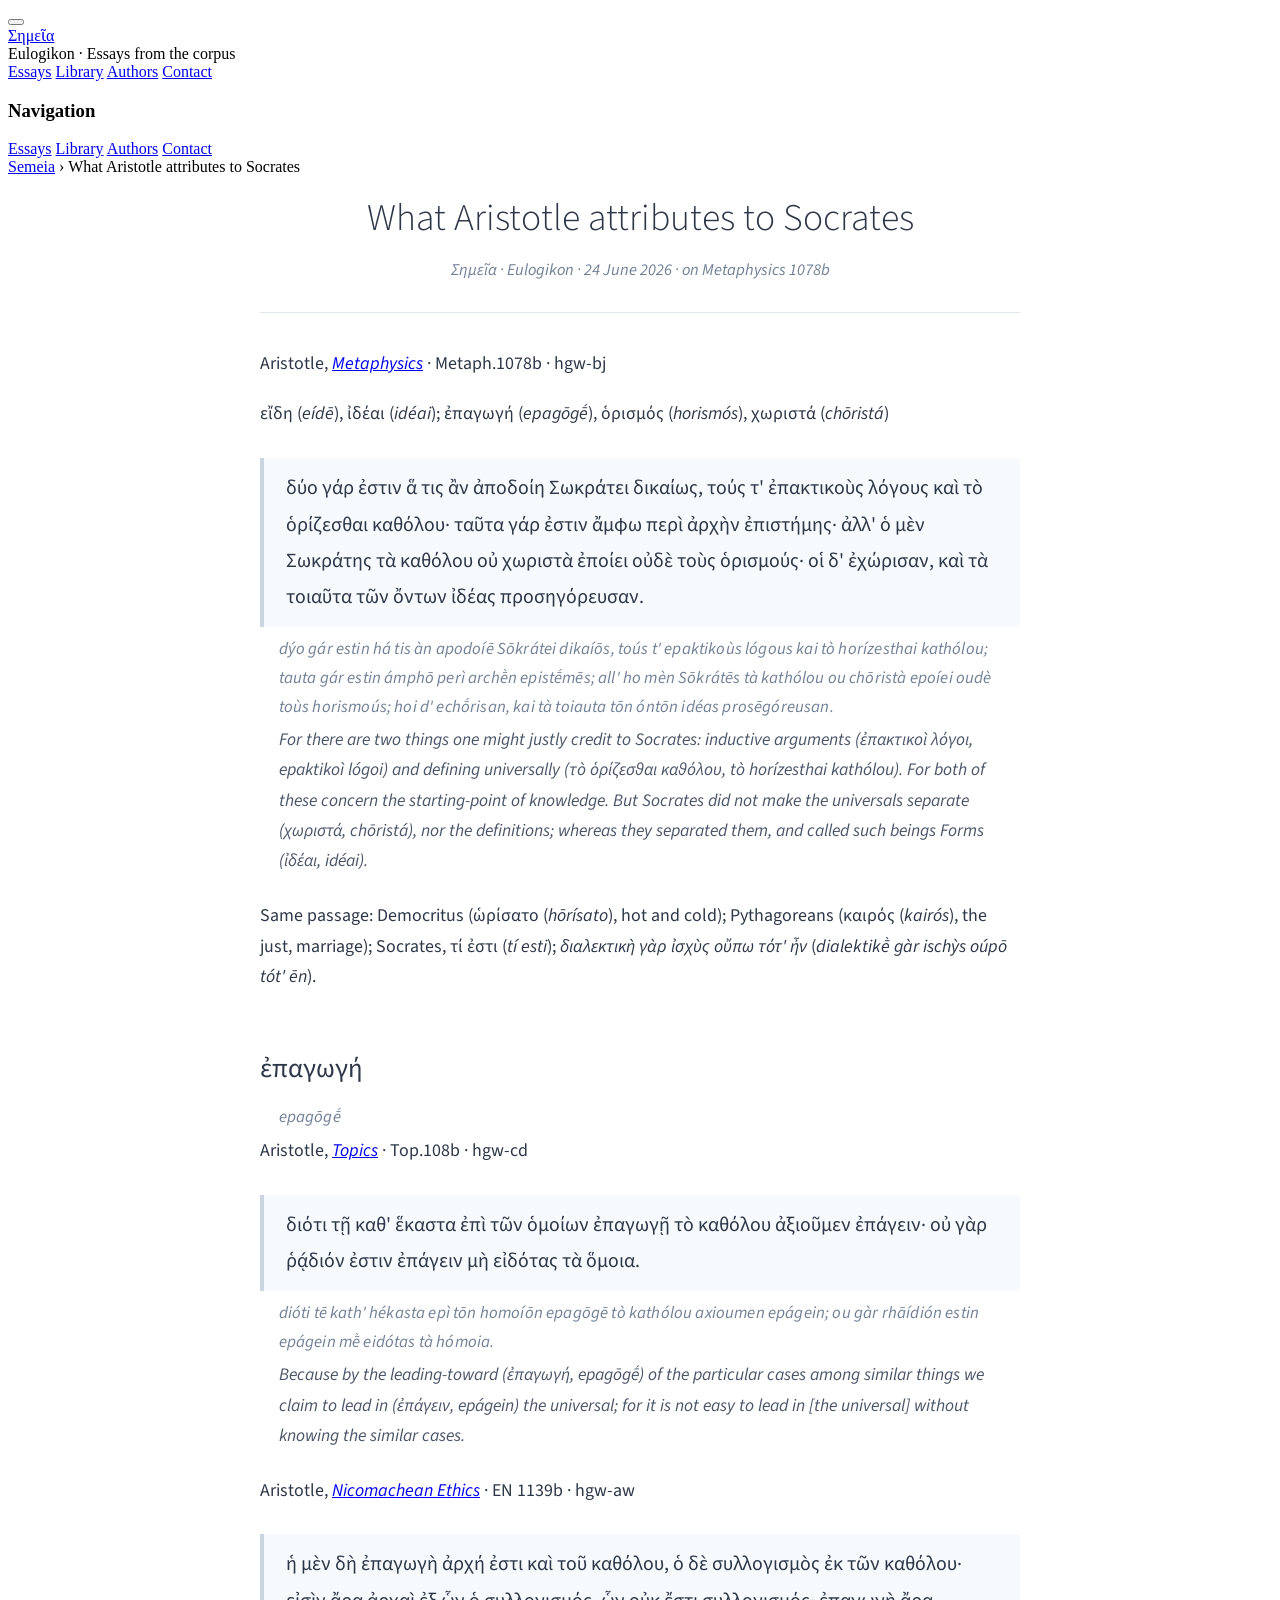
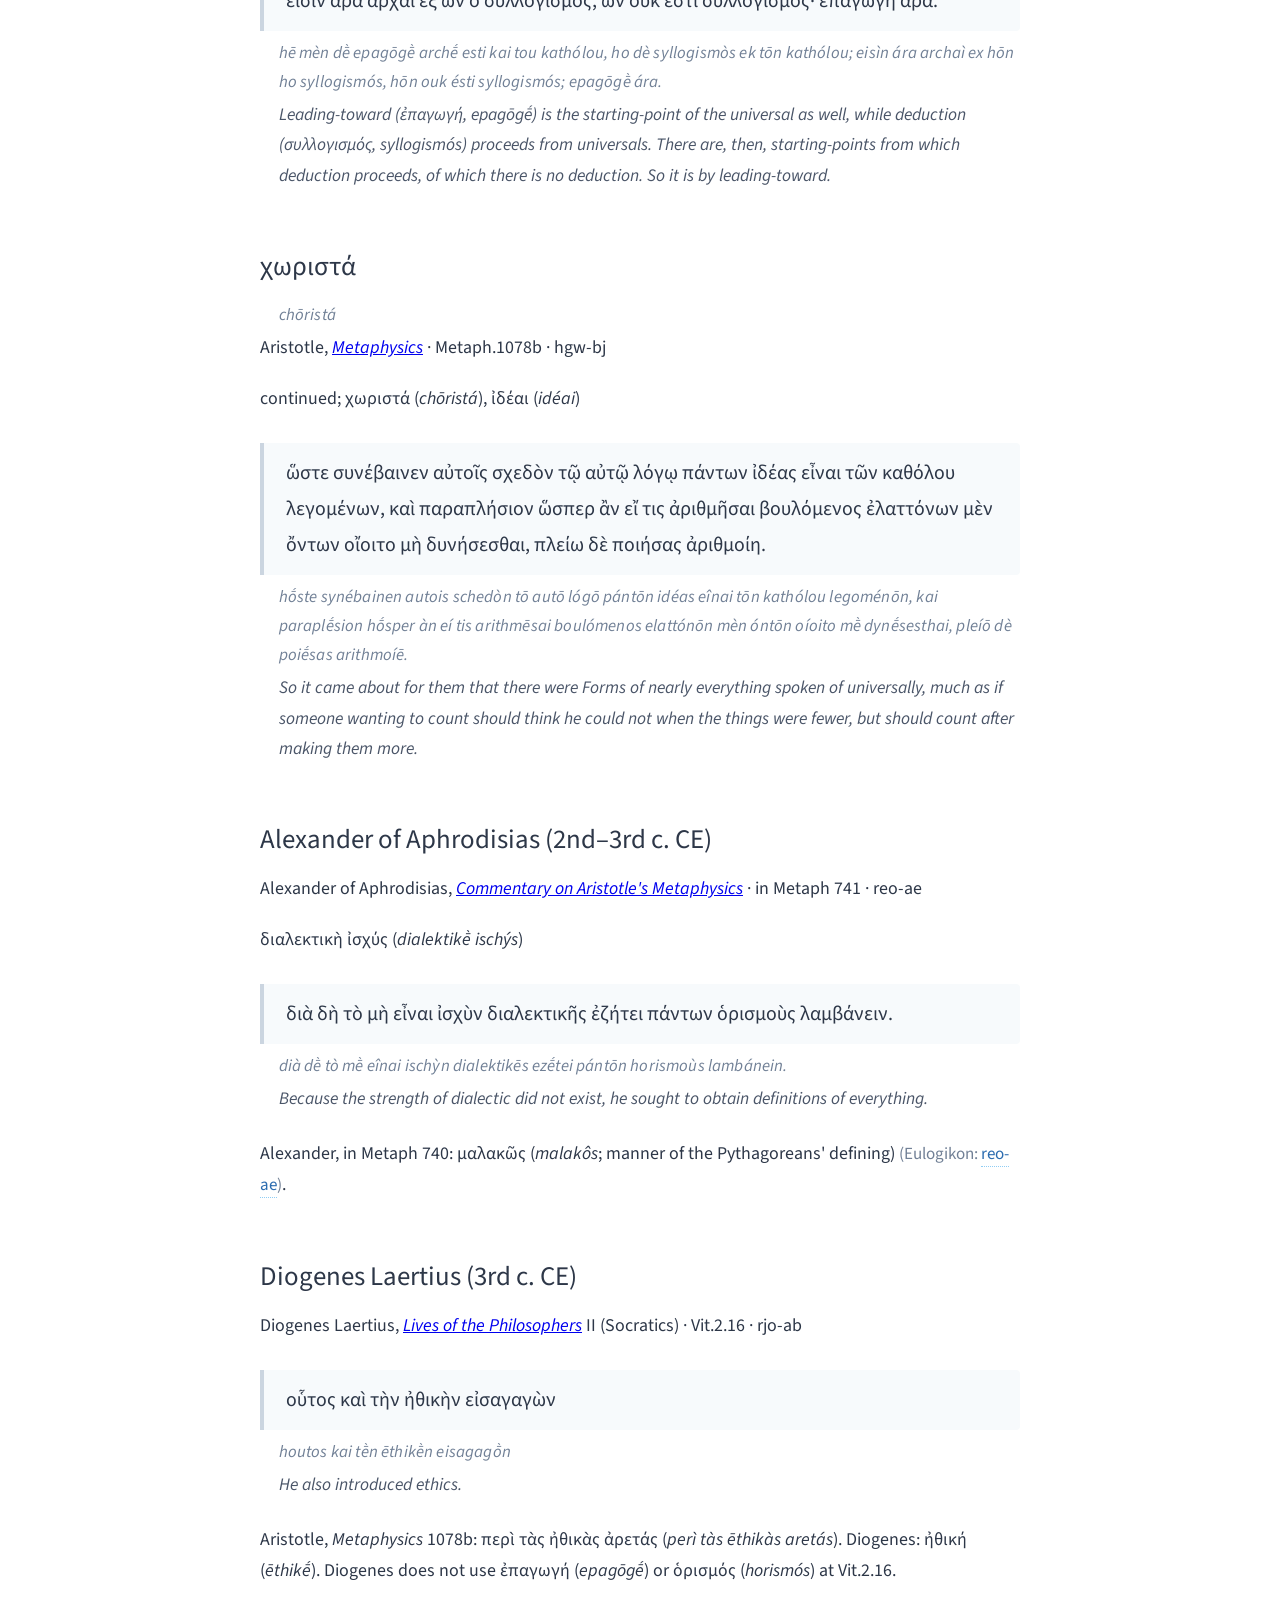
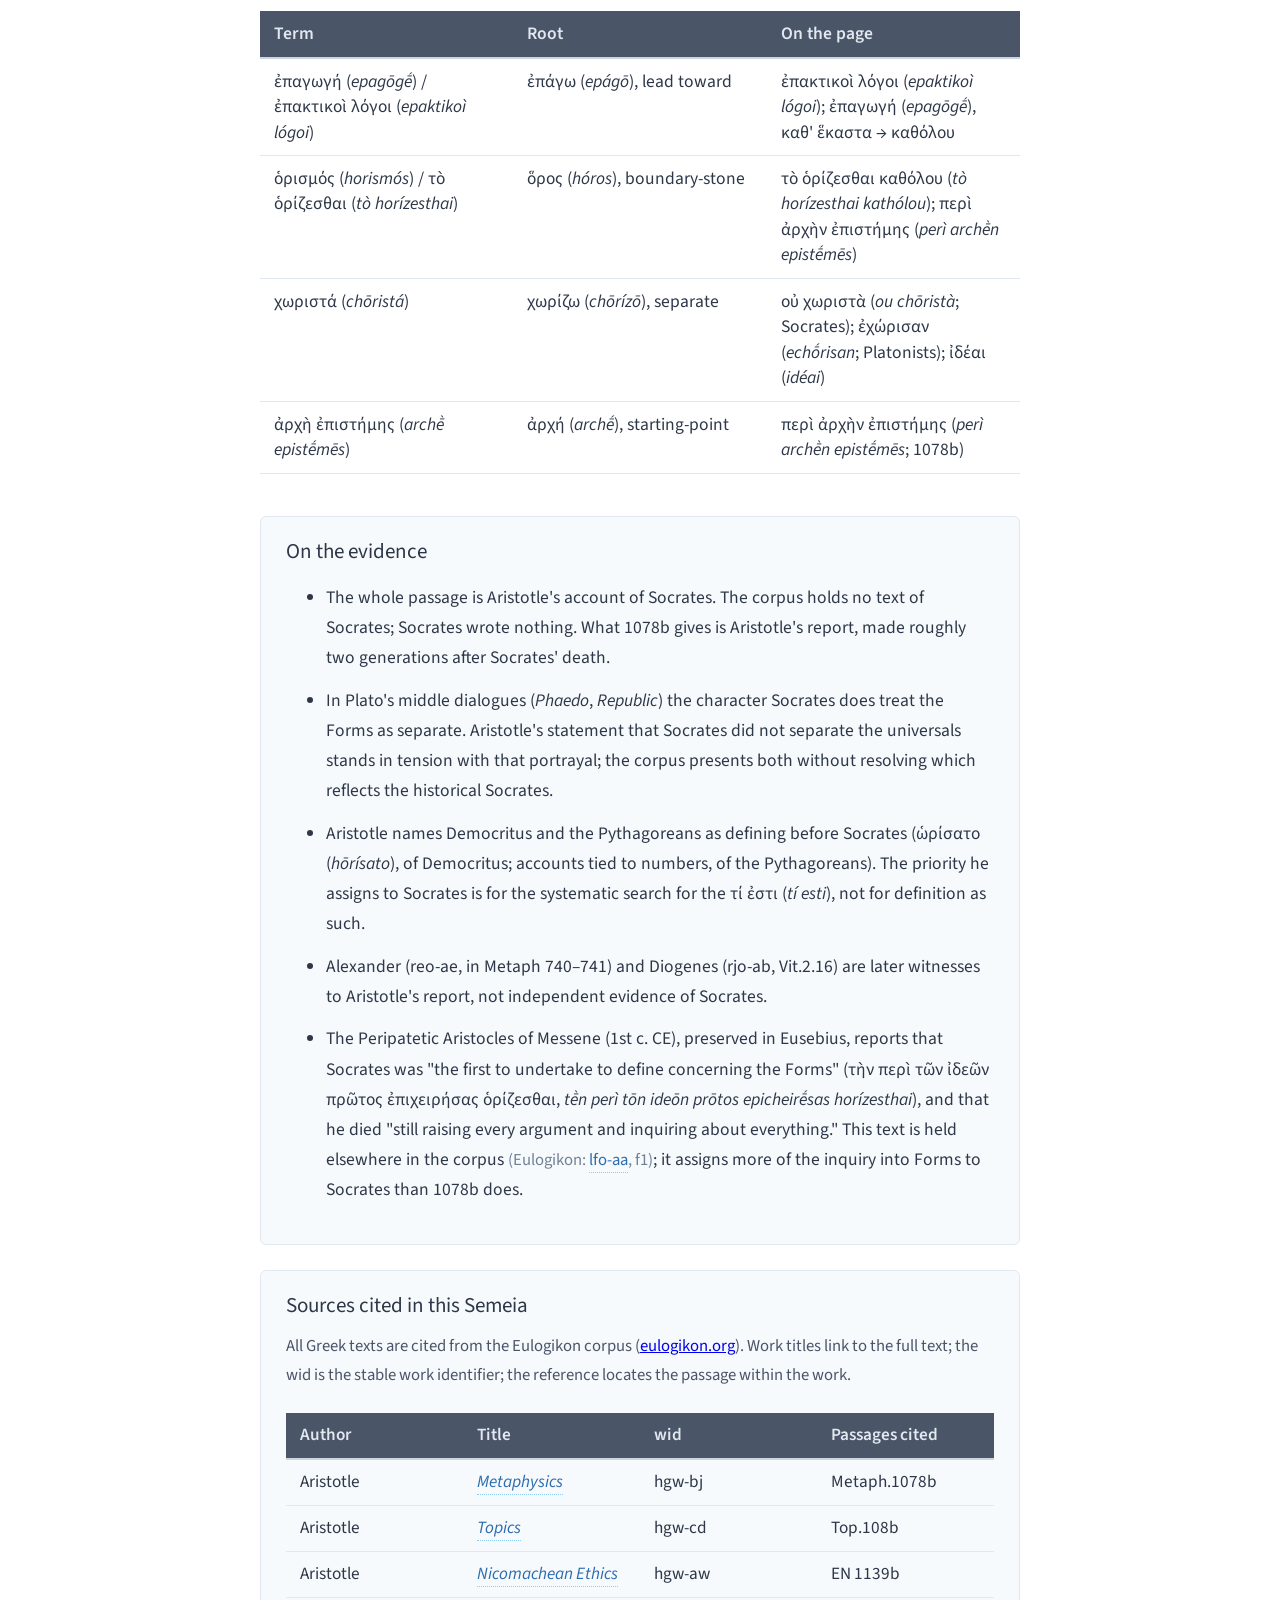
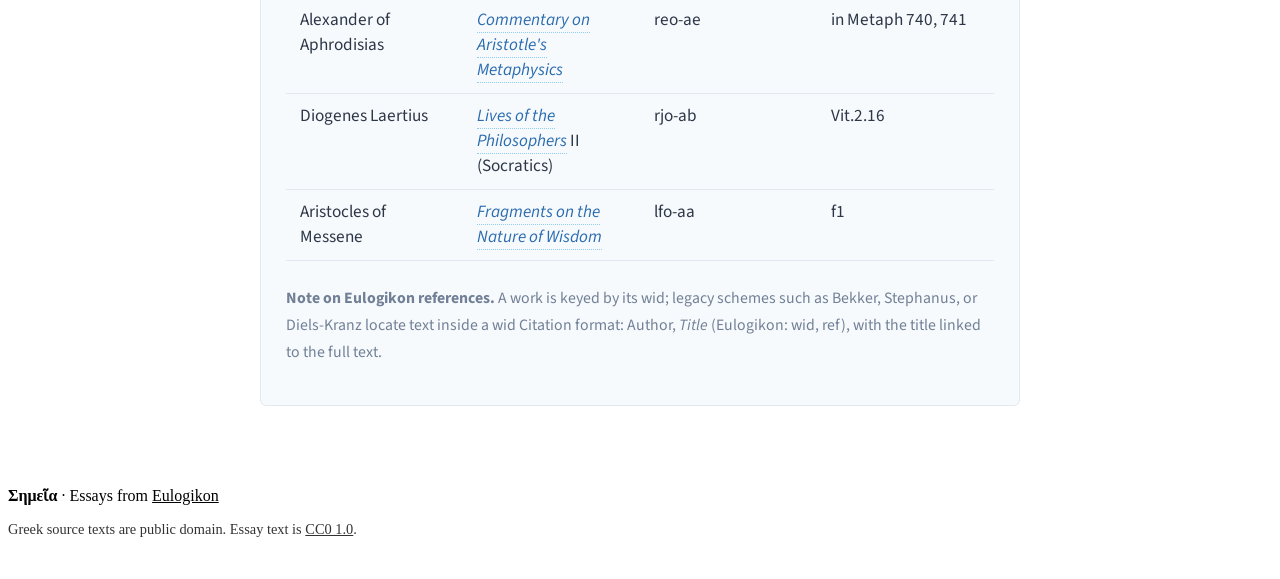
==== _preview-aristotle.html @ 20c9c319 "Refactor summary tables and citations in Semeia essays Updated the structure of summary tables acros" ====
<!DOCTYPE html>
<html lang="en">
<head>
    <meta charset="UTF-8">
    <meta name="viewport" content="width=device-width, initial-scale=1.0">
    <title>What Aristotle attributes to Socrates · Semeia</title>
    <meta name="description" content="Aristotle, Metaphysics 1078b: ἐπαγωγή · epagōgḗ, ὁρισμός · horismós, χωριστά · chōristá. Greek, transliterated and translated, with refs.">
    <meta name="robots" content="index, follow">
    <meta name="ai-train" content="yes">
    <link rel="canonical" href="https://semeia.eulogikon.org/what-aristotle-means-by-socratic-induction">

    <!-- Open Graph -->
    <meta property="og:type" content="article">
    <meta property="og:site_name" content="Semeia · Eulogikon">
    <meta property="og:title" content="What Aristotle attributes to Socrates">
    <meta property="og:description" content="Metaphysics 1078b and related passages. Greek, transliterated and translated, with refs.">
    <meta property="og:url" content="https://semeia.eulogikon.org/what-aristotle-means-by-socratic-induction">
    <meta property="og:image" content="https://eulogikon.org/assets/images/og-default.jpg">
    <meta property="og:image:alt" content="Semeia: essays from the Eulogikon ancient Greek corpus">
    <meta property="og:image:type" content="image/jpeg">
    <meta property="og:image:width" content="1200">
    <meta property="og:image:height" content="630">
    <meta property="og:locale" content="en_GB">
    <meta property="article:published_time" content="2026-06-24">

    <!-- Twitter -->
    <meta name="twitter:card" content="summary_large_image">
    <meta name="twitter:title" content="What Aristotle attributes to Socrates">
    <meta name="twitter:description" content="Metaphysics 1078b and related passages. Greek, transliterated and translated, with refs.">
    <meta name="twitter:image" content="https://eulogikon.org/assets/images/og-default.jpg">
    <meta name="twitter:image:alt" content="Semeia: essays from the Eulogikon ancient Greek corpus">

    <!-- Favicon (shared with main Eulogikon site) -->
    <link rel="icon" href="https://eulogikon.org/favicon.ico" sizes="48x48">
    <link rel="icon" type="image/svg+xml" href="https://eulogikon.org/favicon.svg">
    <link rel="icon" type="image/png" sizes="32x32" href="https://eulogikon.org/icons/favicon-32.png">
    <link rel="icon" type="image/png" sizes="16x16" href="https://eulogikon.org/icons/favicon-16.png">
    <link rel="apple-touch-icon" sizes="180x180" href="https://eulogikon.org/apple-touch-icon.png">

    <link rel="preconnect" href="https://fonts.googleapis.com">
    <link rel="preconnect" href="https://fonts.gstatic.com" crossorigin>
    <link rel="stylesheet" href="https://fonts.googleapis.com/css2?family=Source+Sans+Pro:ital,wght@0,300;0,400;0,600;1,300;1,400;1,600&display=swap">

    <link rel="stylesheet" href="/assets/eulogikon-base.css">
    <link rel="stylesheet" href="/assets/semeia.css">

    <script type="application/ld+json">
    {
      "@context": "https://schema.org",
      "@type": "BlogPosting",
      "@id": "https://semeia.eulogikon.org/what-aristotle-means-by-socratic-induction#article",
      "headline": "What Aristotle attributes to Socrates",
      "description": "Metaphysics 1078b and related passages. Greek, transliterated and translated, with refs.",
      "url": "https://semeia.eulogikon.org/what-aristotle-means-by-socratic-induction",
      "mainEntityOfPage": {
        "@type": "WebPage",
        "@id": "https://semeia.eulogikon.org/what-aristotle-means-by-socratic-induction"
      },
      "inLanguage": "en",
      "datePublished": "2026-06-24",
      "image": "https://eulogikon.org/assets/images/og-default.jpg",
      "author": {
        "@type": "Organization",
        "@id": "https://eulogikon.org/#organization",
        "name": "Eulogikon",
        "url": "https://eulogikon.org"
      },
      "publisher": {
        "@type": "Organization",
        "@id": "https://eulogikon.org/#organization",
        "name": "Eulogikon",
        "url": "https://eulogikon.org"
      },
      "isPartOf": {
        "@type": "Blog",
        "@id": "https://semeia.eulogikon.org/#blog",
        "name": "Semeia",
        "url": "https://semeia.eulogikon.org"
      },
      "citation": [
        "https://eulogikon.org/works/aristotle-metaphysics-hgw-bj",
        "https://eulogikon.org/works/aristotle-topics-hgw-cd",
        "https://eulogikon.org/works/aristotle-nicomachean-ethics-hgw-aw",
        "https://eulogikon.org/works/alexander-aphrodisias-metaphysics-commentary-reo-ae",
        "https://eulogikon.org/works/diogenes-of-laertia-lives-socratics-rjo-ab"
      ]
    }
    </script>
</head>
<body>
    <nav class="navbar">
        <div class="navbar-content">
            <button class="hamburger-menu-toggle" onclick="toggleHamburgerMenu()" aria-label="Toggle navigation menu" aria-expanded="false" aria-controls="hamburger-menu-panel">
                <span class="hamburger-line"></span>
                <span class="hamburger-line"></span>
                <span class="hamburger-line"></span>
            </button>
            <div class="nav-center">
                <a href="/" class="home-link"><span>Σημεῖα</span></a>
                <div class="navbar-subtitle">Eulogikon · Essays from the corpus</div>
            </div>
            <div class="nav-tabs desktop-only">
                <a href="/" class="nav-tab">Essays</a>
                <a href="https://eulogikon.org/" class="nav-tab">Library</a>
                <a href="https://eulogikon.org/index_alphabetic" class="nav-tab">Authors</a>
                <a href="https://eulogikon.org/contact" class="nav-tab">Contact</a>
            </div>
            <div class="hamburger-menu-overlay" onclick="toggleHamburgerMenu()"></div>
            <div class="hamburger-menu-panel" id="hamburger-menu-panel" role="navigation">
                <div class="menu-section menu-navigation">
                    <h3 class="menu-section-title">Navigation</h3>
                    <a href="/" class="menu-link">Essays</a>
                    <a href="https://eulogikon.org/" class="menu-link">Library</a>
                    <a href="https://eulogikon.org/index_alphabetic" class="menu-link">Authors</a>
                    <a href="https://eulogikon.org/contact" class="menu-link">Contact</a>
                </div>
            </div>
        </div>
    </nav>

    <div class="breadcrumbs">
        <a href="/">Semeia</a> <span class="breadcrumb-separator">›</span> <span class="breadcrumb-current">What Aristotle attributes to Socrates</span>
    </div>

    <main>
    <div class="container">
        <div class="content-wrapper">
            <article class="semeia-essay">
                <header class="post-header">
                    <h1>What Aristotle attributes to Socrates</h1>
                    <div class="post-meta">Σημεῖα · Eulogikon · 24 June 2026 · on <em>Metaphysics</em> 1078b</div>
                </header>

                <p class="witness"><span class="witness-author">Aristotle</span>, <em class="witness-work"><a href="https://eulogikon.org/works/aristotle-metaphysics-hgw-bj" title="Metaphysics (hgw-bj)">Metaphysics</a></em> · <span class="witness-ref">Metaph.1078b</span> · <span class="wid">hgw-bj</span></p>
                <p class="witness-note">εἴδη (<em>eídē</em>), ἰδέαι (<em>idéai</em>); ἐπαγωγή (<em>epagōgḗ</em>), ὁρισμός (<em>horismós</em>), χωριστά (<em>chōristá</em>)</p>
                <blockquote lang="grc" class="grc">δύο γάρ ἐστιν ἅ τις ἂν ἀποδοίη Σωκράτει δικαίως, τούς τ' ἐπακτικοὺς λόγους καὶ τὸ ὁρίζεσθαι καθόλου· ταῦτα γάρ ἐστιν ἄμφω περὶ ἀρχὴν ἐπιστήμης· ἀλλ' ὁ μὲν Σωκράτης τὰ καθόλου οὐ χωριστὰ ἐποίει οὐδὲ τοὺς ὁρισμούς· οἱ δ' ἐχώρισαν, καὶ τὰ τοιαῦτα τῶν ὄντων ἰδέας προσηγόρευσαν.</blockquote>
                <p class="translit"><em>dýo gár estin há tis àn apodoíē Sōkrátei dikaíōs, toús t' epaktikoùs lógous kai tò horízesthai kathólou; tauta gár estin ámphō perì archḕn epistḗmēs; all' ho mèn Sōkrátēs tà kathólou ou chōristà epoíei oudè toùs horismoús; hoi d' echṓrisan, kai tà toiauta tōn óntōn idéas prosēgóreusan.</em></p>
                <p class="translation">For there are two things one might justly credit to Socrates: inductive arguments (ἐπακτικοὶ λόγοι, <em>epaktikoì lógoi</em>) and defining universally (τὸ ὁρίζεσθαι καθόλου, <em>tò horízesthai kathólou</em>). For both of these concern the starting-point of knowledge. But Socrates did not make the universals separate (χωριστά, <em>chōristá</em>), nor the definitions; whereas they separated them, and called such beings Forms (ἰδέαι, <em>idéai</em>).</p>

                <p>Same passage: Democritus (ὡρίσατο (<em>hōrísato</em>), hot and cold); Pythagoreans (καιρός (<em>kairós</em>), the just, marriage); Socrates, τί ἐστι (<em>tí esti</em>); <em>διαλεκτικὴ γὰρ ἰσχὺς οὔπω τότ' ἦν</em> (<em>dialektikḕ gàr ischỳs oúpō tót' ēn</em>).</p>

                <h2 lang="grc">ἐπαγωγή</h2>
                <p class="translit"><em>epagōgḗ</em></p>

                <p class="witness"><span class="witness-author">Aristotle</span>, <em class="witness-work"><a href="https://eulogikon.org/works/aristotle-topics-hgw-cd" title="Topics (hgw-cd)">Topics</a></em> · <span class="witness-ref">Top.108b</span> · <span class="wid">hgw-cd</span></p>
                <blockquote lang="grc" class="grc">διότι τῇ καθ' ἕκαστα ἐπὶ τῶν ὁμοίων ἐπαγωγῇ τὸ καθόλου ἀξιοῦμεν ἐπάγειν· οὐ γὰρ ῥᾴδιόν ἐστιν ἐπάγειν μὴ εἰδότας τὰ ὅμοια.</blockquote>
                <p class="translit"><em>dióti tē kath' hékasta epì tōn homoíōn epagōgē tò kathólou axioumen epágein; ou gàr rhāídión estin epágein mḕ eidótas tà hómoia.</em></p>
                <p class="translation">Because by the leading-toward (ἐπαγωγή, <em>epagōgḗ</em>) of the particular cases among similar things we claim to lead in (ἐπάγειν, <em>epágein</em>) the universal; for it is not easy to lead in [the universal] without knowing the similar cases.</p>

                <p class="witness"><span class="witness-author">Aristotle</span>, <em class="witness-work"><a href="https://eulogikon.org/works/aristotle-nicomachean-ethics-hgw-aw" title="Nicomachean Ethics (hgw-aw)">Nicomachean Ethics</a></em> · <span class="witness-ref">EN 1139b</span> · <span class="wid">hgw-aw</span></p>
                <blockquote lang="grc" class="grc">ἡ μὲν δὴ ἐπαγωγὴ ἀρχή ἐστι καὶ τοῦ καθόλου, ὁ δὲ συλλογισμὸς ἐκ τῶν καθόλου· εἰσὶν ἄρα ἀρχαὶ ἐξ ὧν ὁ συλλογισμός, ὧν οὐκ ἔστι συλλογισμός· ἐπαγωγὴ ἄρα.</blockquote>
                <p class="translit"><em>hē mèn dḕ epagōgḕ archḗ esti kai tou kathólou, ho dè syllogismòs ek tōn kathólou; eisìn ára archaì ex hōn ho syllogismós, hōn ouk ésti syllogismós; epagōgḕ ára.</em></p>
                <p class="translation">Leading-toward (ἐπαγωγή, <em>epagōgḗ</em>) is the starting-point of the universal as well, while deduction (συλλογισμός, <em>syllogismós</em>) proceeds from universals. There are, then, starting-points from which deduction proceeds, of which there is no deduction. So it is by leading-toward.</p>

                <h2 lang="grc">χωριστά</h2>
                <p class="translit"><em>chōristá</em></p>

                <p class="witness"><span class="witness-author">Aristotle</span>, <em class="witness-work"><a href="https://eulogikon.org/works/aristotle-metaphysics-hgw-bj" title="Metaphysics (hgw-bj)">Metaphysics</a></em> · <span class="witness-ref">Metaph.1078b</span> · <span class="wid">hgw-bj</span></p>
                <p class="witness-note">continued; χωριστά (<em>chōristá</em>), ἰδέαι (<em>idéai</em>)</p>
                <blockquote lang="grc" class="grc">ὥστε συνέβαινεν αὐτοῖς σχεδὸν τῷ αὐτῷ λόγῳ πάντων ἰδέας εἶναι τῶν καθόλου λεγομένων, καὶ παραπλήσιον ὥσπερ ἂν εἴ τις ἀριθμῆσαι βουλόμενος ἐλαττόνων μὲν ὄντων οἴοιτο μὴ δυνήσεσθαι, πλείω δὲ ποιήσας ἀριθμοίη.</blockquote>
                <p class="translit"><em>hṓste synébainen autois schedòn tō autō lógō pántōn idéas eînai tōn kathólou legoménōn, kai paraplḗsion hṓsper àn eí tis arithmēsai boulómenos elattónōn mèn óntōn oíoito mḕ dynḗsesthai, pleíō dè poiḗsas arithmoíē.</em></p>
                <p class="translation">So it came about for them that there were Forms of nearly everything spoken of universally, much as if someone wanting to count should think he could not when the things were fewer, but should count after making them more.</p>

                <h2>Alexander of Aphrodisias (2nd–3rd c. CE)</h2>

                <p class="witness"><span class="witness-author">Alexander of Aphrodisias</span>, <em class="witness-work"><a href="https://eulogikon.org/works/alexander-aphrodisias-metaphysics-commentary-reo-ae" title="Commentary on Aristotle&#x27;s Metaphysics (reo-ae)">Commentary on Aristotle's Metaphysics</a></em> · <span class="witness-ref">in Metaph 741</span> · <span class="wid">reo-ae</span></p>
                <p class="witness-note">διαλεκτικὴ ἰσχύς (<em>dialektikḕ ischýs</em>)</p>
                <blockquote lang="grc" class="grc">διὰ δὴ τὸ μὴ εἶναι ἰσχὺν διαλεκτικῆς ἐζήτει πάντων ὁρισμοὺς λαμβάνειν.</blockquote>
                <p class="translit"><em>dià dḕ tò mḕ eînai ischỳn dialektikēs ezḗtei pántōn horismoùs lambánein.</em></p>
                <p class="translation">Because the strength of dialectic did not exist, he sought to obtain definitions of everything.</p>

                <p>Alexander, in Metaph 740: μαλακῶς (<em>malakôs</em>; manner of the Pythagoreans' defining) <span class="cite">(Eulogikon: <a href="https://eulogikon.org/works/alexander-aphrodisias-metaphysics-commentary-reo-ae" title="Commentary on Aristotle's Metaphysics (reo-ae)">reo-ae</a>)</span>.</p>

                <h2>Diogenes Laertius (3rd c. CE)</h2>

                <p class="witness"><span class="witness-author">Diogenes Laertius</span>, <em class="witness-work"><a href="https://eulogikon.org/works/diogenes-of-laertia-lives-socratics-rjo-ab" title="Lives of the Philosophers II (Socratics) (rjo-ab)">Lives of the Philosophers</a></em> II (Socratics) · <span class="witness-ref">Vit.2.16</span> · <span class="wid">rjo-ab</span></p>
                <blockquote lang="grc" class="grc">οὗτος καὶ τὴν ἠθικὴν εἰσαγαγὼν</blockquote>
                <p class="translit"><em>houtos kai tḕn ēthikḕn eisagagṑn</em></p>
                <p class="translation">He also introduced ethics.</p>

                <p>Aristotle, <em>Metaphysics</em> 1078b: περὶ τὰς ἠθικὰς ἀρετάς (<em>perì tàs ēthikàs aretás</em>). Diogenes: ἠθική (<em>ēthikḗ</em>). Diogenes does not use ἐπαγωγή (<em>epagōgḗ</em>) or ὁρισμός (<em>horismós</em>) at Vit.2.16.</p>

                <table class="summary">
                    <thead>
                        <tr><th>Term</th><th>Root</th><th>On the page</th></tr>
                    </thead>
                    <tbody>
                        <tr>
                            <td>ἐπαγωγή (<em>epagōgḗ</em>) / ἐπακτικοὶ λόγοι (<em>epaktikoì lógoi</em>)</td>
                            <td>ἐπάγω (<em>epágō</em>), lead toward</td>
                            <td>ἐπακτικοὶ λόγοι (<em>epaktikoì lógoi</em>); ἐπαγωγή (<em>epagōgḗ</em>), καθ' ἕκαστα → καθόλου</td>
                        </tr>
                        <tr>
                            <td>ὁρισμός (<em>horismós</em>) / τὸ ὁρίζεσθαι (<em>tò horízesthai</em>)</td>
                            <td>ὅρος (<em>hóros</em>), boundary-stone</td>
                            <td>τὸ ὁρίζεσθαι καθόλου (<em>tò horízesthai kathólou</em>); περὶ ἀρχὴν ἐπιστήμης (<em>perì archḕn epistḗmēs</em>)</td>
                        </tr>
                        <tr>
                            <td>χωριστά (<em>chōristá</em>)</td>
                            <td>χωρίζω (<em>chōrízō</em>), separate</td>
                            <td>οὐ χωριστὰ (<em>ou chōristà</em>; Socrates); ἐχώρισαν (<em>echṓrisan</em>; Platonists); ἰδέαι (<em>idéai</em>)</td>
                        </tr>
                        <tr>
                            <td>ἀρχὴ ἐπιστήμης (<em>archḕ epistḗmēs</em>)</td>
                            <td>ἀρχή (<em>archḗ</em>), starting-point</td>
                            <td>περὶ ἀρχὴν ἐπιστήμης (<em>perì archḕn epistḗmēs</em>; 1078b)</td>
                        </tr>
                    </tbody>
                </table>

                <div class="caveats">
                    <h2>On the evidence</h2>
                    <ul>
                        <li>The whole passage is Aristotle's account of Socrates. The corpus holds no text of Socrates; Socrates wrote nothing. What 1078b gives is Aristotle's report, made roughly two generations after Socrates' death.</li>
                        <li>In Plato's middle dialogues (<em>Phaedo</em>, <em>Republic</em>) the character Socrates does treat the Forms as separate. Aristotle's statement that Socrates did not separate the universals stands in tension with that portrayal; the corpus presents both without resolving which reflects the historical Socrates.</li>
                        <li>Aristotle names Democritus and the Pythagoreans as defining before Socrates (ὡρίσατο (<em>hōrísato</em>), of Democritus; accounts tied to numbers, of the Pythagoreans). The priority he assigns to Socrates is for the systematic search for the τί ἐστι (<em>tí esti</em>), not for definition as such.</li>
                        <li>Alexander (reo-ae, in Metaph 740–741) and Diogenes (rjo-ab, Vit.2.16) are later witnesses to Aristotle's report, not independent evidence of Socrates.</li>
                        <li>The Peripatetic Aristocles of Messene (1st c. CE), preserved in Eusebius, reports that Socrates was "the first to undertake to define concerning the Forms" (τὴν περὶ τῶν ἰδεῶν πρῶτος ἐπιχειρήσας ὁρίζεσθαι, <em>tḕn perì tōn ideōn prōtos epicheirḗsas horízesthai</em>), and that he died "still raising every argument and inquiring about everything." This text is held elsewhere in the corpus <span class="cite">(Eulogikon: <a href="https://eulogikon.org/works/aristocles-messene-nature-wisdom-lfo-aa" title="Fragments on the Nature of Wisdom (lfo-aa)">lfo-aa</a>, f1)</span>; it assigns more of the inquiry into Forms to Socrates than 1078b does.</li>
                    </ul>
                </div>

                <section class="caveats" style="margin-top: 1.4em;">
                    <h2>Sources cited in this Semeia</h2>
                    <p style="margin-bottom: 1em; font-size: 0.95em; color: #4a5568;">All Greek texts are cited from the Eulogikon corpus (<a href="https://eulogikon.org">eulogikon.org</a>). Work titles link to the full text; the wid is the stable work identifier; the reference locates the passage within the work.</p>
                    <table class="summary">
                        <thead>
                            <tr><th>Author</th><th>Title</th><th>wid</th><th>Passages cited</th></tr>
                        </thead>
                        <tbody>
                            <tr>
                                <td>Aristotle</td>
                                <td><em><a href="https://eulogikon.org/works/aristotle-metaphysics-hgw-bj">Metaphysics</a></em></td>
                                <td><span class="wid">hgw-bj</span></td>
                                <td>Metaph.1078b</td>
                            </tr>
                            <tr>
                                <td>Aristotle</td>
                                <td><em><a href="https://eulogikon.org/works/aristotle-topics-hgw-cd">Topics</a></em></td>
                                <td><span class="wid">hgw-cd</span></td>
                                <td>Top.108b</td>
                            </tr>
                            <tr>
                                <td>Aristotle</td>
                                <td><em><a href="https://eulogikon.org/works/aristotle-nicomachean-ethics-hgw-aw">Nicomachean Ethics</a></em></td>
                                <td><span class="wid">hgw-aw</span></td>
                                <td>EN 1139b</td>
                            </tr>
                            <tr>
                                <td>Alexander of Aphrodisias</td>
                                <td><em><a href="https://eulogikon.org/works/alexander-aphrodisias-metaphysics-commentary-reo-ae">Commentary on Aristotle's Metaphysics</a></em></td>
                                <td><span class="wid">reo-ae</span></td>
                                <td>in Metaph 740, 741</td>
                            </tr>
                            <tr>
                                <td>Diogenes Laertius</td>
                                <td><em><a href="https://eulogikon.org/works/diogenes-of-laertia-lives-socratics-rjo-ab">Lives of the Philosophers</a></em> II (Socratics)</td>
                                <td><span class="wid">rjo-ab</span></td>
                                <td>Vit.2.16</td>
                            </tr>
                            <tr>
                                <td>Aristocles of Messene</td>
                                <td><em><a href="https://eulogikon.org/works/aristocles-messene-nature-wisdom-lfo-aa">Fragments on the Nature of Wisdom</a></em></td>
                                <td><span class="wid">lfo-aa</span></td>
                                <td>f1</td>
                            </tr>
                        </tbody>
                    </table>
                    <p style="margin-top: 1em; font-size: 0.9em; color: #718096;"><strong>Note on Eulogikon references.</strong> A work is keyed by its wid; legacy schemes such as Bekker, Stephanus, or Diels-Kranz locate text inside a wid Citation format: Author, <em>Title</em> (Eulogikon: wid, ref), with the title linked to the full text.</p>
                </section>
            </article>
        </div>
    </div>
    </main>

    <div class="footer">
        <p><strong>Σημεῖα</strong> · Essays from <a href="https://eulogikon.org" style="color: inherit;">Eulogikon</a></p>
        <p style="margin-top: 6px; font-size: 0.9em; opacity: 0.8;">
            Greek source texts are public domain. Essay text is <a href="https://creativecommons.org/publicdomain/zero/1.0/" style="color: inherit; text-decoration: underline;">CC0 1.0</a>.
        </p>
        <nav style="margin-top: 16px; display: flex; flex-wrap: wrap; justify-content: center; gap: 8px 20px; font-size: 0.9em;">
            <a href="/" style="color: white; text-decoration: none;">Essays</a>
            <a href="https://eulogikon.org/" style="color: white; text-decoration: none;">Library</a>
            <a href="https://eulogikon.org/index_alphabetic" style="color: white; text-decoration: none;">Authors A-Z</a>
            <a href="https://eulogikon.org/contact" style="color: white; text-decoration: none;">Contact</a>
        </nav>
    </div>

    <script>
        function toggleHamburgerMenu() {
            const button = document.querySelector('.hamburger-menu-toggle');
            const panel = document.getElementById('hamburger-menu-panel');
            const overlay = document.querySelector('.hamburger-menu-overlay');
            button.classList.toggle('active');
            panel.classList.toggle('open');
            overlay.classList.toggle('visible');
        }
        document.addEventListener('DOMContentLoaded', function() {
            const overlay = document.querySelector('.hamburger-menu-overlay');
            if (overlay) { overlay.addEventListener('click', toggleHamburgerMenu); }
        });
    </script>
</body>
</html>
---- assets/semeia.css ----
/* Semeia: essay-specific typography layered on eulogikon-base.css.
   Base provides the chrome (navbar, footer, container, fonts); this styles the
   prose body of a Semeia essay. Scope everything under .semeia-essay so it can
   never collide with a lifted corpus rule. */

.semeia-essay {
    max-width: 760px;
    margin: 0 auto;
    padding: 8px 4px 64px;
    color: #2D3748;
    font-family: 'Source Sans Pro', -apple-system, BlinkMacSystemFont, 'Segoe UI', Arial, sans-serif;
    font-size: 1.12em;
    line-height: 1.72;
}

/* --- Title block --- */
.semeia-essay .post-header {
    margin: 12px 0 36px;
    text-align: center;
    border-bottom: 1px solid #e2e8f0;
    padding-bottom: 28px;
}
.semeia-essay .post-header h1 {
    font-weight: 300;
    font-size: 2.1em;
    line-height: 1.2;
    color: #2D3748;
    margin: 0 0 14px;
}
.semeia-essay .post-meta {
    color: #718096;
    font-size: 0.92em;
    font-style: italic;
}
.semeia-essay .post-meta a { color: #718096; }

/* --- Section headings --- */
.semeia-essay h2 {
    font-weight: 400;
    font-size: 1.5em;
    color: #2D3748;
    margin: 2.2em 0 0.6em;
    line-height: 1.3;
}
.semeia-essay h3 {
    font-weight: 600;
    font-size: 1.12em;
    color: #4a5568;
    margin: 1.8em 0 0.5em;
}

.semeia-essay p { margin: 0 0 1.1em; }

/* --- Greek source quotations --- */
.semeia-essay blockquote.grc {
    margin: 1.4em 0 0.4em;
    padding: 0.6em 1.1em;
    border-left: 4px solid #cbd5e0;
    background: #f7fafc;
    border-radius: 0 4px 4px 0;
    font-size: 1.12em;
    line-height: 1.8;
    color: #2D3748;
}
.semeia-essay .translit {
    margin: 0 0 0.2em 1.1em;
    color: #718096;
    font-size: 0.94em;
    letter-spacing: 0.01em;
}
.semeia-essay .translation {
    margin: 0 0 1.4em 1.1em;
    color: #4a5568;
    font-style: italic;
    font-size: 0.98em;
}

/* --- Inline corpus citations --- */
.semeia-essay .cite {
    color: #718096;
    font-size: 0.95em;
}
.semeia-essay .cite a {
    color: #2b6cb0;
    text-decoration: none;
    border-bottom: 1px dotted #90cdf4;
    font-variant-numeric: tabular-nums;
}
.semeia-essay .cite a:hover { border-bottom-style: solid; }

/* --- Summary tables ---
   eulogikon-base.css styles all tables as corpus passage viewers (hidden
   thead, hover-only ref column, enlarged Greek in last column). Reset
   everything under .semeia-essay table.summary and use modifier classes for
   column widths. */
.semeia-essay .table-scroll {
    overflow-x: auto;
    -webkit-overflow-scrolling: touch;
    margin: 1.4em 0;
}
.semeia-essay .table-scroll table.summary {
    margin: 0;
}
.semeia-essay table.summary {
    display: table;
    width: 100%;
    table-layout: fixed;
    border-collapse: collapse;
    margin: 1.4em 0;
    font-size: 0.98em;
}
.semeia-essay table.summary thead {
    display: table-header-group !important;
}
.semeia-essay table.summary tbody {
    display: table-row-group;
}
.semeia-essay table.summary tr {
    display: table-row;
}
.semeia-essay table.summary th,
.semeia-essay table.summary td {
    display: table-cell;
    opacity: 1 !important;
    text-align: left;
    vertical-align: top;
    padding: 10px 14px;
    border-bottom: 1px solid #e2e8f0;
    font-family: 'Source Sans Pro', -apple-system, BlinkMacSystemFont,
        'Segoe UI', Arial, sans-serif;
    font-size: inherit;
    line-height: 1.45;
    font-weight: 400;
    color: #2D3748;
    white-space: normal;
    word-wrap: break-word;
    overflow-wrap: break-word;
}
.semeia-essay table.summary thead th {
    border-bottom: 2px solid #cbd5e0;
    background-color: #4A5568;
    color: #E2E8F0;
    font-weight: 600;
    white-space: nowrap;
}
.semeia-essay table.summary td a {
    color: #2b6cb0;
    text-decoration: none;
    border-bottom: 1px dotted #90cdf4;
}
.semeia-essay table.summary td a:hover {
    border-bottom-style: solid;
}

/* Passage survey: Period | Author | wid | ref | note */
.semeia-essay table.summary.survey {
    min-width: 36em;
}
.semeia-essay table.summary.survey th:first-child,
.semeia-essay table.summary.survey td:first-child {
    width: 12%;
    font-weight: 600;
}
.semeia-essay table.summary.survey th:nth-child(2),
.semeia-essay table.summary.survey td:nth-child(2) {
    width: 16%;
    font-weight: 600;
}
.semeia-essay table.summary.survey th:nth-child(3),
.semeia-essay table.summary.survey td:nth-child(3) {
    width: 10%;
    font-family: ui-monospace, 'Courier New', monospace;
    font-size: 0.92em;
    white-space: nowrap;
}
.semeia-essay table.summary.survey th:nth-child(4),
.semeia-essay table.summary.survey td:nth-child(4) {
    width: 14%;
    white-space: nowrap;
}
.semeia-essay table.summary.survey th:nth-child(5),
.semeia-essay table.summary.survey td:nth-child(5) {
    width: 48%;
}

/* Sources cited: Author | Title | wid | Passages cited */
.semeia-essay table.summary.sources {
    min-width: 34em;
}
.semeia-essay table.summary.sources th:first-child,
.semeia-essay table.summary.sources td:first-child {
    width: 18%;
    font-weight: 600;
}
.semeia-essay table.summary.sources th:nth-child(2),
.semeia-essay table.summary.sources td:nth-child(2) {
    width: 40%;
}
.semeia-essay table.summary.sources th:nth-child(3),
.semeia-essay table.summary.sources td:nth-child(3) {
    width: 12%;
    font-family: ui-monospace, 'Courier New', monospace;
    font-size: 0.92em;
    white-space: nowrap;
}
.semeia-essay table.summary.sources th:nth-child(4),
.semeia-essay table.summary.sources td:nth-child(4) {
    width: 30%;
    white-space: nowrap;
}

/* Term gloss: Term | Root | In the passage */
.semeia-essay table.summary.terms th:first-child,
.semeia-essay table.summary.terms td:first-child {
    width: 22%;
    font-weight: 600;
}
.semeia-essay table.summary.terms th:nth-child(2),
.semeia-essay table.summary.terms td:nth-child(2) {
    width: 18%;
    white-space: nowrap;
}
.semeia-essay table.summary.terms th:nth-child(3),
.semeia-essay table.summary.terms td:nth-child(3) {
    width: 60%;
}

/* --- Closing caveats block --- */
.semeia-essay .caveats {
    margin-top: 2.4em;
    padding: 1.2em 1.4em;
    background: #f7fafc;
    border: 1px solid #e2e8f0;
    border-radius: 6px;
    font-size: 0.98em;
}
.semeia-essay .caveats h2 { margin-top: 0; font-size: 1.2em; }
.semeia-essay .caveats li { margin-bottom: 0.7em; }

@media (max-width: 768px) {
    /* Keep Semeia tables as real tables; base.css switches all tables to
       display:block and hides thead on small screens. */
    .semeia-essay table.summary {
        display: table !important;
        table-layout: fixed;
    }
    .semeia-essay table.summary thead {
        display: table-header-group !important;
    }
    .semeia-essay table.summary tbody {
        display: table-row-group !important;
    }
    .semeia-essay table.summary tr {
        display: table-row !important;
    }
    .semeia-essay table.summary th,
    .semeia-essay table.summary td {
        display: table-cell !important;
    }
}

@media (max-width: 640px) {
    .semeia-essay { font-size: 1.05em; padding: 4px 2px 48px; }
    .semeia-essay .post-header h1 { font-size: 1.65em; }
}
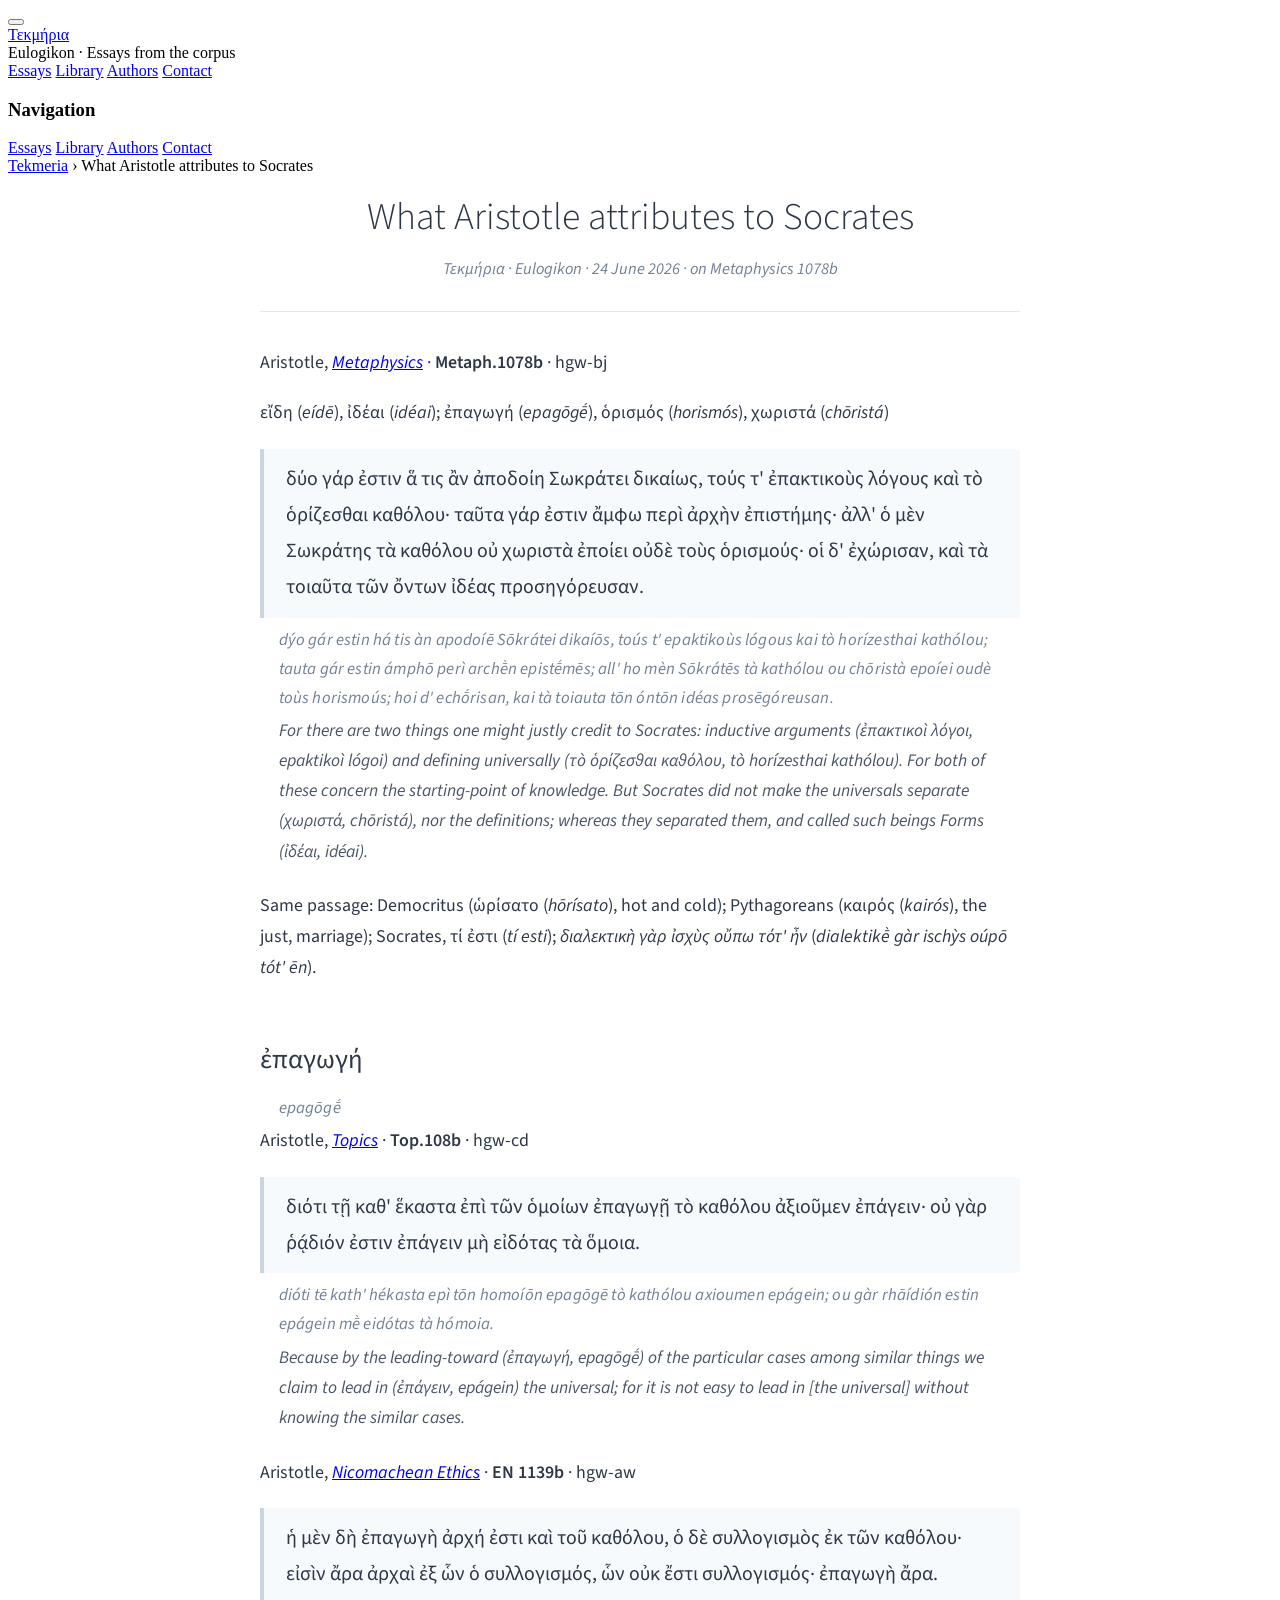
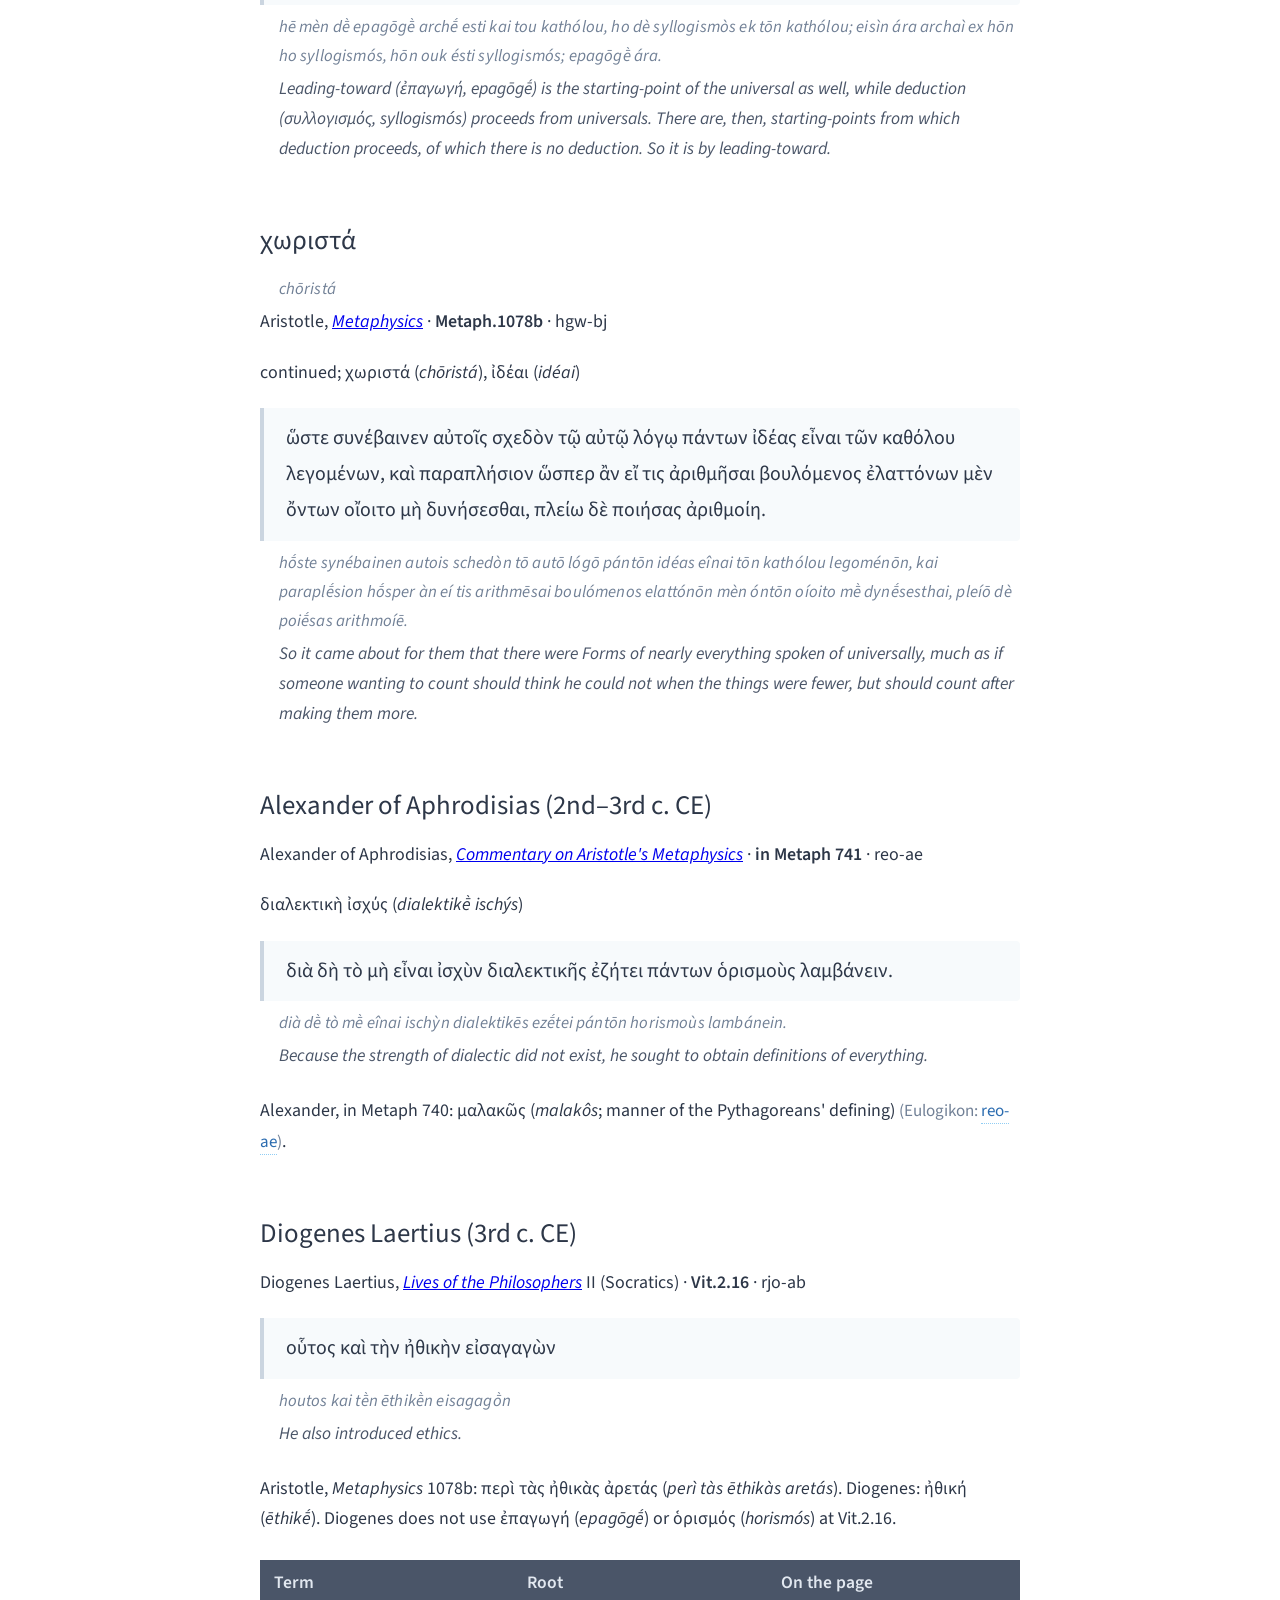
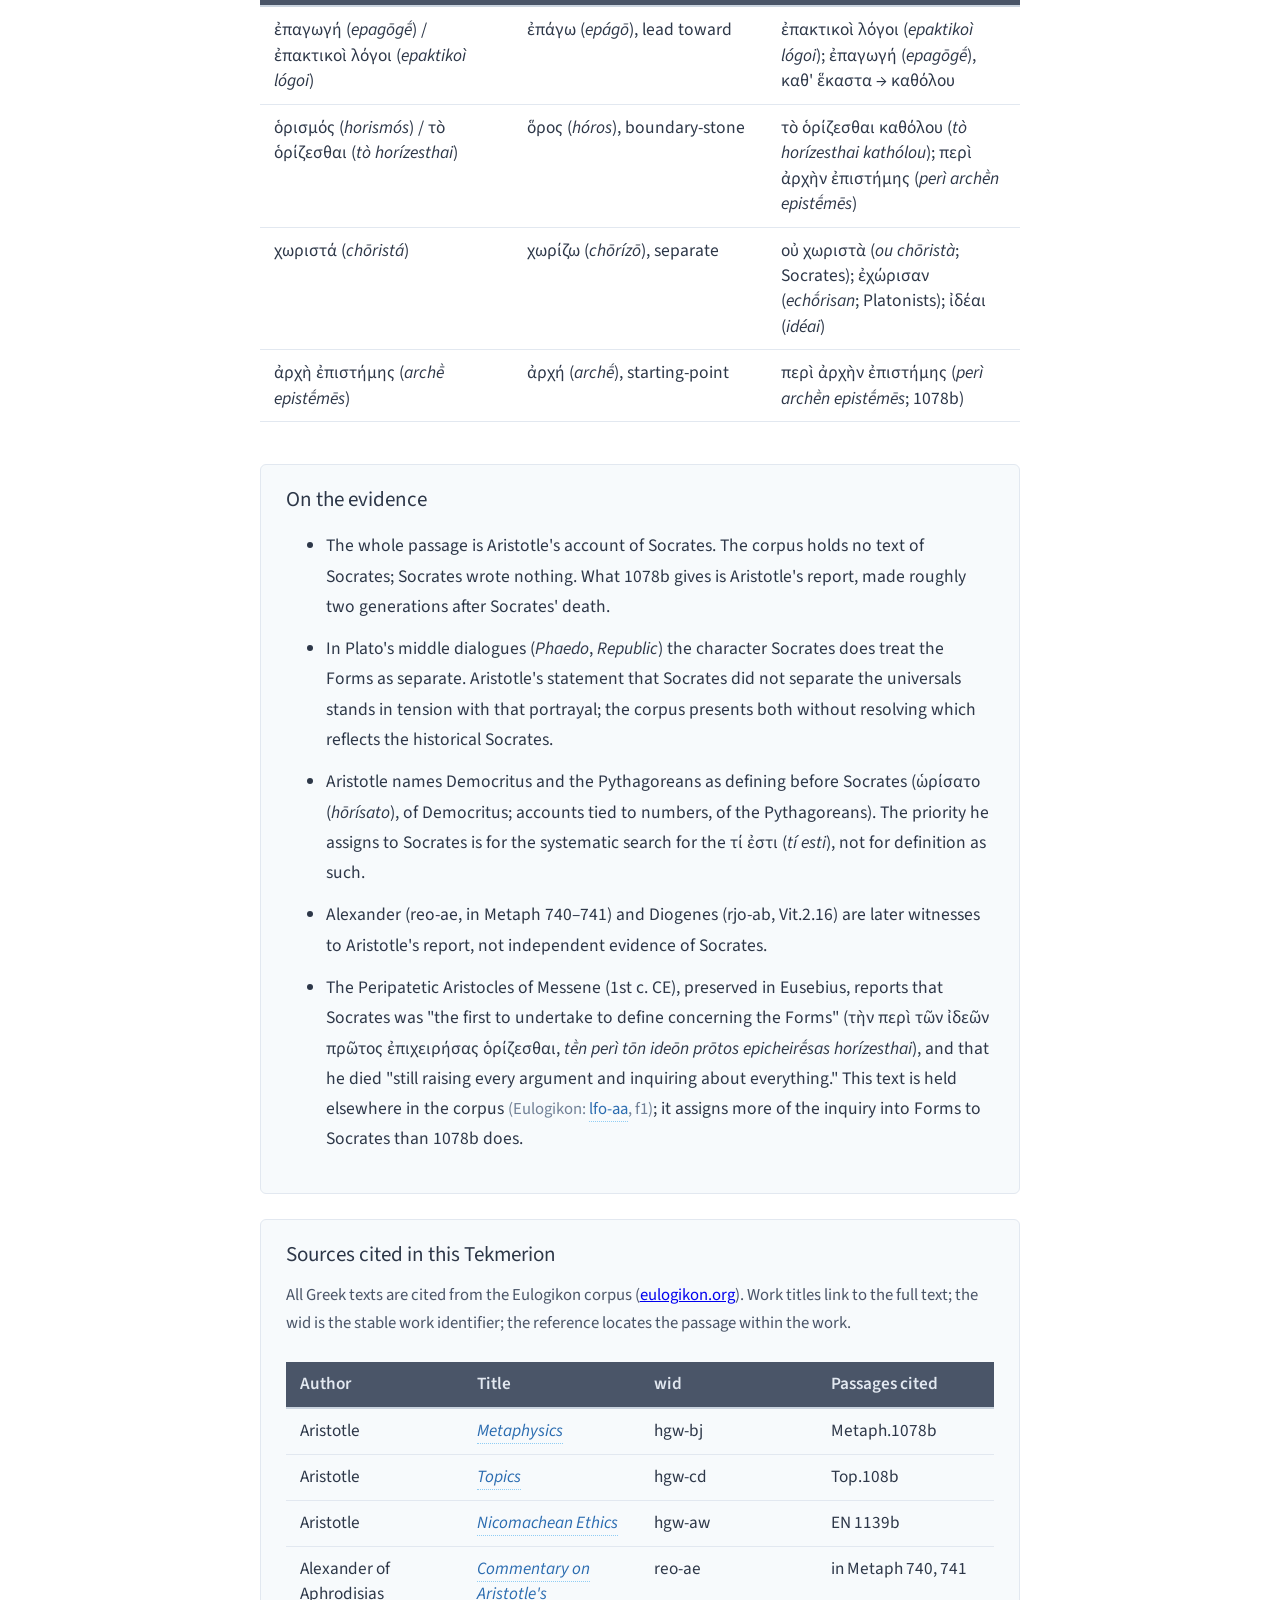
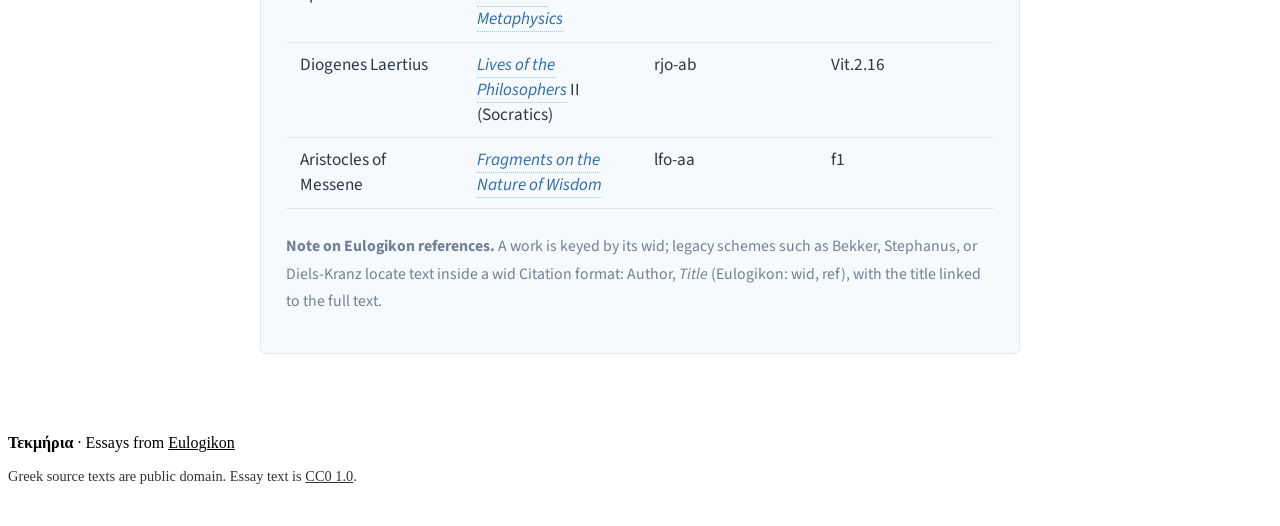
==== commit fbe5dae5: "Rename Semeia to Tekmeria across multiple files and update associated metadata. This includes change" ====
--- a/_preview-aristotle.html
+++ b/_preview-aristotle.html
@@ -3,20 +3,20 @@
 <head>
     <meta charset="UTF-8">
     <meta name="viewport" content="width=device-width, initial-scale=1.0">
-    <title>What Aristotle attributes to Socrates · Semeia</title>
+    <title>What Aristotle attributes to Socrates · Tekmeria</title>
     <meta name="description" content="Aristotle, Metaphysics 1078b: ἐπαγωγή · epagōgḗ, ὁρισμός · horismós, χωριστά · chōristá. Greek, transliterated and translated, with refs.">
     <meta name="robots" content="index, follow">
     <meta name="ai-train" content="yes">
-    <link rel="canonical" href="https://semeia.eulogikon.org/what-aristotle-means-by-socratic-induction">
+    <link rel="canonical" href="https://tekmeria.eulogikon.org/what-aristotle-means-by-socratic-induction">
 
     <!-- Open Graph -->
     <meta property="og:type" content="article">
-    <meta property="og:site_name" content="Semeia · Eulogikon">
+    <meta property="og:site_name" content="Tekmeria · Eulogikon">
     <meta property="og:title" content="What Aristotle attributes to Socrates">
     <meta property="og:description" content="Metaphysics 1078b and related passages. Greek, transliterated and translated, with refs.">
-    <meta property="og:url" content="https://semeia.eulogikon.org/what-aristotle-means-by-socratic-induction">
+    <meta property="og:url" content="https://tekmeria.eulogikon.org/what-aristotle-means-by-socratic-induction">
     <meta property="og:image" content="https://eulogikon.org/assets/images/og-default.jpg">
-    <meta property="og:image:alt" content="Semeia: essays from the Eulogikon ancient Greek corpus">
+    <meta property="og:image:alt" content="Tekmeria: essays from the Eulogikon ancient Greek corpus">
     <meta property="og:image:type" content="image/jpeg">
     <meta property="og:image:width" content="1200">
     <meta property="og:image:height" content="630">
@@ -28,7 +28,7 @@
     <meta name="twitter:title" content="What Aristotle attributes to Socrates">
     <meta name="twitter:description" content="Metaphysics 1078b and related passages. Greek, transliterated and translated, with refs.">
     <meta name="twitter:image" content="https://eulogikon.org/assets/images/og-default.jpg">
-    <meta name="twitter:image:alt" content="Semeia: essays from the Eulogikon ancient Greek corpus">
+    <meta name="twitter:image:alt" content="Tekmeria: essays from the Eulogikon ancient Greek corpus">
 
     <!-- Favicon (shared with main Eulogikon site) -->
     <link rel="icon" href="https://eulogikon.org/favicon.ico" sizes="48x48">
@@ -42,19 +42,19 @@
     <link rel="stylesheet" href="https://fonts.googleapis.com/css2?family=Source+Sans+Pro:ital,wght@0,300;0,400;0,600;1,300;1,400;1,600&display=swap">
 
     <link rel="stylesheet" href="/assets/eulogikon-base.css">
-    <link rel="stylesheet" href="/assets/semeia.css">
+    <link rel="stylesheet" href="/assets/tekmeria.css">
 
     <script type="application/ld+json">
     {
       "@context": "https://schema.org",
       "@type": "BlogPosting",
-      "@id": "https://semeia.eulogikon.org/what-aristotle-means-by-socratic-induction#article",
+      "@id": "https://tekmeria.eulogikon.org/what-aristotle-means-by-socratic-induction#article",
       "headline": "What Aristotle attributes to Socrates",
       "description": "Metaphysics 1078b and related passages. Greek, transliterated and translated, with refs.",
-      "url": "https://semeia.eulogikon.org/what-aristotle-means-by-socratic-induction",
+      "url": "https://tekmeria.eulogikon.org/what-aristotle-means-by-socratic-induction",
       "mainEntityOfPage": {
         "@type": "WebPage",
-        "@id": "https://semeia.eulogikon.org/what-aristotle-means-by-socratic-induction"
+        "@id": "https://tekmeria.eulogikon.org/what-aristotle-means-by-socratic-induction"
       },
       "inLanguage": "en",
       "datePublished": "2026-06-24",
@@ -73,9 +73,9 @@
       },
       "isPartOf": {
         "@type": "Blog",
-        "@id": "https://semeia.eulogikon.org/#blog",
-        "name": "Semeia",
-        "url": "https://semeia.eulogikon.org"
+        "@id": "https://tekmeria.eulogikon.org/#blog",
+        "name": "Tekmeria",
+        "url": "https://tekmeria.eulogikon.org"
       },
       "citation": [
         "https://eulogikon.org/works/aristotle-metaphysics-hgw-bj",
@@ -96,7 +96,7 @@
                 <span class="hamburger-line"></span>
             </button>
             <div class="nav-center">
-                <a href="/" class="home-link"><span>Σημεῖα</span></a>
+                <a href="/" class="home-link"><span>Τεκμήρια</span></a>
                 <div class="navbar-subtitle">Eulogikon · Essays from the corpus</div>
             </div>
             <div class="nav-tabs desktop-only">
@@ -119,16 +119,16 @@
     </nav>
 
     <div class="breadcrumbs">
-        <a href="/">Semeia</a> <span class="breadcrumb-separator">›</span> <span class="breadcrumb-current">What Aristotle attributes to Socrates</span>
+        <a href="/">Tekmeria</a> <span class="breadcrumb-separator">›</span> <span class="breadcrumb-current">What Aristotle attributes to Socrates</span>
     </div>
 
     <main>
     <div class="container">
         <div class="content-wrapper">
-            <article class="semeia-essay">
+            <article class="tekmeria-essay">
                 <header class="post-header">
                     <h1>What Aristotle attributes to Socrates</h1>
-                    <div class="post-meta">Σημεῖα · Eulogikon · 24 June 2026 · on <em>Metaphysics</em> 1078b</div>
+                    <div class="post-meta">Τεκμήρια · Eulogikon · 24 June 2026 · on <em>Metaphysics</em> 1078b</div>
                 </header>
 
                 <p class="witness"><span class="witness-author">Aristotle</span>, <em class="witness-work"><a href="https://eulogikon.org/works/aristotle-metaphysics-hgw-bj" title="Metaphysics (hgw-bj)">Metaphysics</a></em> · <span class="witness-ref">Metaph.1078b</span> · <span class="wid">hgw-bj</span></p>
@@ -220,7 +220,7 @@
                 </div>
 
                 <section class="caveats" style="margin-top: 1.4em;">
-                    <h2>Sources cited in this Semeia</h2>
+                    <h2>Sources cited in this Tekmerion</h2>
                     <p style="margin-bottom: 1em; font-size: 0.95em; color: #4a5568;">All Greek texts are cited from the Eulogikon corpus (<a href="https://eulogikon.org">eulogikon.org</a>). Work titles link to the full text; the wid is the stable work identifier; the reference locates the passage within the work.</p>
                     <table class="summary">
                         <thead>
@@ -273,7 +273,7 @@
     </main>
 
     <div class="footer">
-        <p><strong>Σημεῖα</strong> · Essays from <a href="https://eulogikon.org" style="color: inherit;">Eulogikon</a></p>
+        <p><strong>Τεκμήρια</strong> · Essays from <a href="https://eulogikon.org" style="color: inherit;">Eulogikon</a></p>
         <p style="margin-top: 6px; font-size: 0.9em; opacity: 0.8;">
             Greek source texts are public domain. Essay text is <a href="https://creativecommons.org/publicdomain/zero/1.0/" style="color: inherit; text-decoration: underline;">CC0 1.0</a>.
         </p>
--- a/assets/tekmeria.css
+++ b/assets/tekmeria.css
@@ -0,0 +1,281 @@
+/* Tekmeria: essay-specific typography layered on eulogikon-base.css.
+   Base provides the chrome (navbar, footer, container, fonts); this styles the
+   prose body of a Tekmeria essay. Scope everything under .tekmeria-essay so it can
+   never collide with a lifted corpus rule. */
+
+.tekmeria-essay {
+    max-width: 760px;
+    margin: 0 auto;
+    padding: 8px 4px 64px;
+    color: #2D3748;
+    font-family: 'Source Sans Pro', -apple-system, BlinkMacSystemFont, 'Segoe UI', Arial, sans-serif;
+    font-size: 1.12em;
+    line-height: 1.72;
+}
+
+/* --- Title block --- */
+.tekmeria-essay .post-header {
+    margin: 12px 0 36px;
+    text-align: center;
+    border-bottom: 1px solid #e2e8f0;
+    padding-bottom: 28px;
+}
+.tekmeria-essay .post-header h1 {
+    font-weight: 300;
+    font-size: 2.1em;
+    line-height: 1.2;
+    color: #2D3748;
+    margin: 0 0 14px;
+}
+.tekmeria-essay .post-meta {
+    color: #718096;
+    font-size: 0.92em;
+    font-style: italic;
+}
+.tekmeria-essay .post-meta a { color: #718096; }
+
+/* --- Section headings --- */
+.tekmeria-essay h2 {
+    font-weight: 400;
+    font-size: 1.5em;
+    color: #2D3748;
+    margin: 2.2em 0 0.6em;
+    line-height: 1.3;
+}
+.tekmeria-essay h3 {
+    font-weight: 600;
+    font-size: 1.12em;
+    color: #4a5568;
+    margin: 1.8em 0 0.5em;
+}
+
+.tekmeria-essay p { margin: 0 0 1.1em; }
+
+/* --- Greek source quotations --- */
+.tekmeria-essay blockquote.grc {
+    margin: 0.5em 0 0.4em;
+    padding: 0.6em 1.1em;
+    border-left: 4px solid #cbd5e0;
+    background: #f7fafc;
+    border-radius: 0 4px 4px 0;
+    font-size: 1.12em;
+    line-height: 1.8;
+    color: #2D3748;
+}
+.tekmeria-essay .translit {
+    margin: 0 0 0.2em 1.1em;
+    color: #718096;
+    font-size: 0.94em;
+    letter-spacing: 0.01em;
+}
+.tekmeria-essay .translation {
+    margin: 0 0 1.4em 1.1em;
+    color: #4a5568;
+    font-style: italic;
+    font-size: 0.98em;
+}
+
+/* Primary station citation: one per witness, above the three lines */
+.tekmeria-essay .witness-ref {
+    margin: 1.4em 0 0.35em;
+    font-size: 1em;
+    font-weight: 600;
+    line-height: 1.45;
+    color: #2D3748;
+}
+.tekmeria-essay .witness-ref a {
+    color: #2b6cb0;
+    text-decoration: none;
+    border-bottom: 1px dotted #90cdf4;
+    font-variant-numeric: tabular-nums;
+}
+.tekmeria-essay .witness-ref a:hover { border-bottom-style: solid; }
+
+/* --- Inline corpus citations (secondary pointers only) --- */
+.tekmeria-essay .cite {
+    color: #718096;
+    font-size: 0.95em;
+}
+.tekmeria-essay .cite a {
+    color: #2b6cb0;
+    text-decoration: none;
+    border-bottom: 1px dotted #90cdf4;
+    font-variant-numeric: tabular-nums;
+}
+.tekmeria-essay .cite a:hover { border-bottom-style: solid; }
+
+/* --- Summary tables ---
+   eulogikon-base.css styles all tables as corpus passage viewers (hidden
+   thead, hover-only ref column, enlarged Greek in last column). Reset
+   everything under .tekmeria-essay table.summary and use modifier classes for
+   column widths. */
+.tekmeria-essay .table-scroll {
+    overflow-x: auto;
+    -webkit-overflow-scrolling: touch;
+    margin: 1.4em 0;
+}
+.tekmeria-essay .table-scroll table.summary {
+    margin: 0;
+}
+.tekmeria-essay table.summary {
+    display: table;
+    width: 100%;
+    table-layout: fixed;
+    border-collapse: collapse;
+    margin: 1.4em 0;
+    font-size: 0.98em;
+}
+.tekmeria-essay table.summary thead {
+    display: table-header-group !important;
+}
+.tekmeria-essay table.summary tbody {
+    display: table-row-group;
+}
+.tekmeria-essay table.summary tr {
+    display: table-row;
+}
+.tekmeria-essay table.summary th,
+.tekmeria-essay table.summary td {
+    display: table-cell;
+    opacity: 1 !important;
+    text-align: left;
+    vertical-align: top;
+    padding: 10px 14px;
+    border-bottom: 1px solid #e2e8f0;
+    font-family: 'Source Sans Pro', -apple-system, BlinkMacSystemFont,
+        'Segoe UI', Arial, sans-serif;
+    font-size: inherit;
+    line-height: 1.45;
+    font-weight: 400;
+    color: #2D3748;
+    white-space: normal;
+    word-wrap: break-word;
+    overflow-wrap: break-word;
+}
+.tekmeria-essay table.summary thead th {
+    border-bottom: 2px solid #cbd5e0;
+    background-color: #4A5568;
+    color: #E2E8F0;
+    font-weight: 600;
+    white-space: nowrap;
+}
+.tekmeria-essay table.summary td a {
+    color: #2b6cb0;
+    text-decoration: none;
+    border-bottom: 1px dotted #90cdf4;
+}
+.tekmeria-essay table.summary td a:hover {
+    border-bottom-style: solid;
+}
+
+/* Passage survey: Period | Author | wid | ref | note */
+.tekmeria-essay table.summary.survey {
+    min-width: 36em;
+}
+.tekmeria-essay table.summary.survey th:first-child,
+.tekmeria-essay table.summary.survey td:first-child {
+    width: 12%;
+    font-weight: 600;
+}
+.tekmeria-essay table.summary.survey th:nth-child(2),
+.tekmeria-essay table.summary.survey td:nth-child(2) {
+    width: 16%;
+    font-weight: 600;
+}
+.tekmeria-essay table.summary.survey th:nth-child(3),
+.tekmeria-essay table.summary.survey td:nth-child(3) {
+    width: 10%;
+    font-family: ui-monospace, 'Courier New', monospace;
+    font-size: 0.92em;
+    white-space: nowrap;
+}
+.tekmeria-essay table.summary.survey th:nth-child(4),
+.tekmeria-essay table.summary.survey td:nth-child(4) {
+    width: 14%;
+    white-space: nowrap;
+}
+.tekmeria-essay table.summary.survey th:nth-child(5),
+.tekmeria-essay table.summary.survey td:nth-child(5) {
+    width: 48%;
+}
+
+/* Sources cited: Author | Title | wid | Passages cited */
+.tekmeria-essay table.summary.sources {
+    min-width: 34em;
+}
+.tekmeria-essay table.summary.sources th:first-child,
+.tekmeria-essay table.summary.sources td:first-child {
+    width: 18%;
+    font-weight: 600;
+}
+.tekmeria-essay table.summary.sources th:nth-child(2),
+.tekmeria-essay table.summary.sources td:nth-child(2) {
+    width: 40%;
+}
+.tekmeria-essay table.summary.sources th:nth-child(3),
+.tekmeria-essay table.summary.sources td:nth-child(3) {
+    width: 12%;
+    font-family: ui-monospace, 'Courier New', monospace;
+    font-size: 0.92em;
+    white-space: nowrap;
+}
+.tekmeria-essay table.summary.sources th:nth-child(4),
+.tekmeria-essay table.summary.sources td:nth-child(4) {
+    width: 30%;
+    white-space: nowrap;
+}
+
+/* Term gloss: Term | Root | In the passage */
+.tekmeria-essay table.summary.terms th:first-child,
+.tekmeria-essay table.summary.terms td:first-child {
+    width: 22%;
+    font-weight: 600;
+}
+.tekmeria-essay table.summary.terms th:nth-child(2),
+.tekmeria-essay table.summary.terms td:nth-child(2) {
+    width: 18%;
+    white-space: nowrap;
+}
+.tekmeria-essay table.summary.terms th:nth-child(3),
+.tekmeria-essay table.summary.terms td:nth-child(3) {
+    width: 60%;
+}
+
+/* --- Closing caveats block --- */
+.tekmeria-essay .caveats {
+    margin-top: 2.4em;
+    padding: 1.2em 1.4em;
+    background: #f7fafc;
+    border: 1px solid #e2e8f0;
+    border-radius: 6px;
+    font-size: 0.98em;
+}
+.tekmeria-essay .caveats h2 { margin-top: 0; font-size: 1.2em; }
+.tekmeria-essay .caveats li { margin-bottom: 0.7em; }
+
+@media (max-width: 768px) {
+    /* Keep Tekmeria tables as real tables; base.css switches all tables to
+       display:block and hides thead on small screens. */
+    .tekmeria-essay table.summary {
+        display: table !important;
+        table-layout: fixed;
+    }
+    .tekmeria-essay table.summary thead {
+        display: table-header-group !important;
+    }
+    .tekmeria-essay table.summary tbody {
+        display: table-row-group !important;
+    }
+    .tekmeria-essay table.summary tr {
+        display: table-row !important;
+    }
+    .tekmeria-essay table.summary th,
+    .tekmeria-essay table.summary td {
+        display: table-cell !important;
+    }
+}
+
+@media (max-width: 640px) {
+    .tekmeria-essay { font-size: 1.05em; padding: 4px 2px 48px; }
+    .tekmeria-essay .post-header h1 { font-size: 1.65em; }
+}
